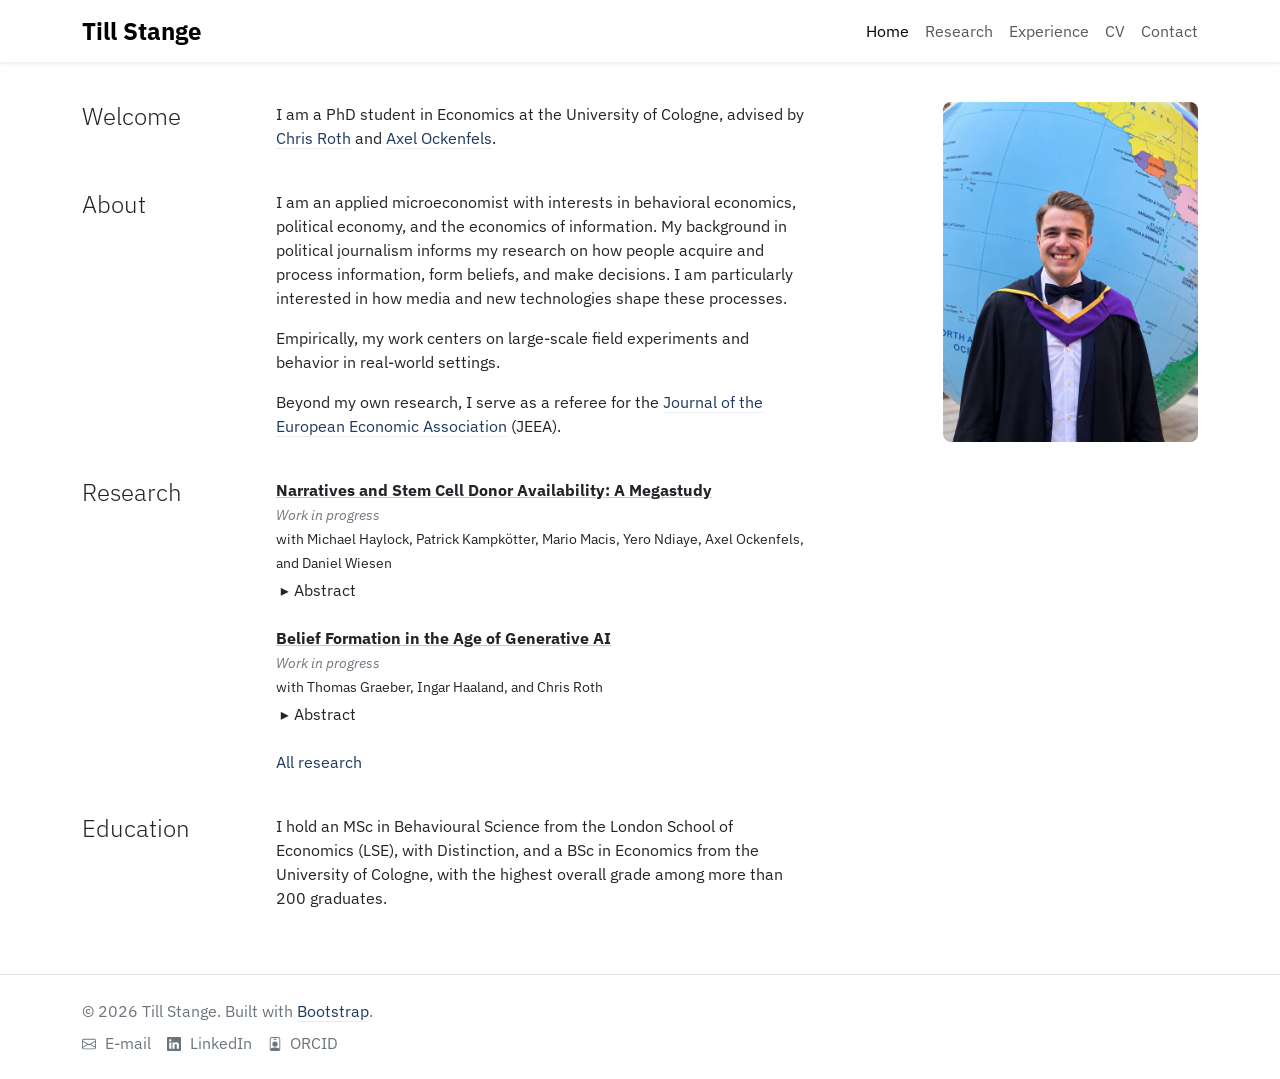
==== index.html @ 8b986323 "Initial release" ====
<!doctype html>
<html lang="en" data-bs-theme="light">
<head>
  <meta charset="utf-8">
  <meta name="viewport" content="width=device-width, initial-scale=1">
  <title>Till Stange | PhD Student in Economics</title>
  <meta name="description" content="Homepage of Till Stange, PhD student in Economics at the University of Cologne. Research, academic experience and contact information.">
  <meta name="author" content="Till Stange">
  <link rel="icon" href="data:,">
  <link rel="stylesheet" href="https://cdn.jsdelivr.net/npm/bootstrap@5.3.8/dist/css/bootstrap.min.css" integrity="sha384-sRIl4kxILFvY47J16cr9ZwB07vP4J8+LH7qKQnuqkuIAvNWLzeN8tE5YBujZqJLB" crossorigin="anonymous">
  <link rel="stylesheet" href="assets/css/style.css">
</head>
<body>
<nav class="backdrop-blur bg-opacity-90 bg-body mb-4 navbar navbar-expand-lg shadow-sm">
  <div class="container">
    <a class="navbar-brand fs-4" href="index.html">Till Stange</a>
    <button class="navbar-toggler" type="button" data-bs-toggle="collapse" data-bs-target="#navbarNav" aria-controls="navbarNav" aria-expanded="false" aria-label="Toggle navigation">
      <span class="navbar-toggler-icon"></span>
    </button>
    <div class="collapse navbar-collapse" id="navbarNav">
      <ul class="navbar-nav ms-auto">
        <li class="nav-item"><a class="nav-link active" aria-current="page" href="index.html">Home</a></li>
        <li class="nav-item"><a class="nav-link" href="research.html">Research</a></li>
        <li class="nav-item"><a class="nav-link" href="experience.html">Experience</a></li>
        <li class="nav-item"><a class="nav-link" href="CV.pdf" target="_blank" rel="noopener">CV</a></li>
        <li class="nav-item"><a class="nav-link pe-0" href="contact.html">Contact</a></li>
      </ul>
    </div>
  </div>
</nav>

<main class="container mb-5">

<section class="gx-5 mb-4 row pt-3">
  <h4 class="col-12 col-lg-2 col-md-3 fw-light mb-3">Welcome</h4>
  <div class="col-12 col-lg-6 col-md-4">
    <p>I am a PhD student in Economics at the University of Cologne, advised by <a class="link-subtle" target="_blank" rel="noopener" href="https://cproth.com/">Chris Roth</a> and <a class="link-subtle" target="_blank" rel="noopener" href="https://www.econ.mpg.de/axel-ockenfels">Axel Ockenfels</a>.</p>
  </div>
  <div class="col-11 col-lg-4 col-md-5 mb-4 text-md-end">
    <div class="h-md-0">
      <img alt="Portrait of Till Stange" class="portrait rounded-3" src="assets/img/portrait.jpg" width="600" height="800">
    </div>
  </div>
</section>

<section class="gx-5 mb-4 row">
  <h4 class="col-12 col-lg-2 col-md-3 fw-light mb-3">About</h4>
  <div class="col-12 col-lg-6 col-md-8">
    <p>I am an applied microeconomist with interests in behavioral economics, political economy, and the economics of information. My background in political journalism informs my research on how people acquire and process information, form beliefs, and make decisions. I am particularly interested in how media and new technologies shape these processes.</p>
    <p>Empirically, my work centers on large-scale field experiments and behavior in real-world settings.</p>
    <p>Beyond my own research, I serve as a referee for the <a class="link-subtle" target="_blank" rel="noopener" href="https://academic.oup.com/jeea">Journal of the European Economic Association</a> (JEEA).</p>
  </div>
</section>

<section class="gx-5 mb-4 row">
  <h4 class="col-12 col-lg-2 col-md-3 fw-light mb-3">Research</h4>
  <div class="col-12 col-lg-6 col-md-8">
    <div class="mb-4">
      <b><a class="link-dark link-underline-opacity-25 link-underline-opacity-100-hover" href="research.html#wip1">Narratives and Stem Cell Donor Availability: A Megastudy</a></b><br>
      <i class="small text-secondary">Work in progress</i><br>
      <span class="small">with Michael Haylock, Patrick Kampkötter, Mario Macis, Yero Ndiaye, Axel Ockenfels, and Daniel Wiesen</span>
      <div class="mt-1"><button class="abstract-toggle" type="button" data-bs-toggle="collapse" data-bs-target="#abs-home-wip1" aria-expanded="false" aria-controls="abs-home-wip1">Abstract</button></div>
      <div class="collapse" id="abs-home-wip1">
        <p class="mt-2">We study how narratives shape consequential prosocial behavior in a large-scale field experiment with registered stem-cell donors (N = 59,368). In collaboration with DKMS, we test whether brief messages affect donor availability when a real patient match occurs. We find that well-intentioned appeals can backfire, underscoring the value of testing communication at scale before deployment.</p>
      </div>
    </div>
    <div class="mb-4">
      <b><a class="link-dark link-underline-opacity-25 link-underline-opacity-100-hover" href="research.html#wip2">Belief Formation in the Age of Generative AI</a></b><br>
      <i class="small text-secondary">Work in progress</i><br>
      <span class="small">with Thomas Graeber, Ingar Haaland, and Chris Roth</span>
      <div class="mt-1"><button class="abstract-toggle" type="button" data-bs-toggle="collapse" data-bs-target="#abs-home-wip2" aria-expanded="false" aria-controls="abs-home-wip2">Abstract</button></div>
      <div class="collapse" id="abs-home-wip2">
        <p class="mt-2">We review how generative AI is reshaping the economics of belief formation. Drawing on emerging evidence, we examine the tension between improved access to information and new sources of distortion, including AI-generated content, human–AI interaction, personalization, and persuasion.</p>
      </div>
    </div>
    <p>
      <a class="link-primary link-offset-1 link-underline-opacity-0 link-underline-opacity-100-hover link-underline-primary" href="research.html">All research</a>
    </p>
  </div>
</section>

<section class="gx-5 mb-4 row">
  <h4 class="col-12 col-lg-2 col-md-3 fw-light mb-3">Education</h4>
  <div class="col-12 col-lg-6 col-md-8">
    <p>I hold an MSc in Behavioural Science from the London School of Economics (LSE), with Distinction, and a BSc in Economics from the University of Cologne, with the highest overall grade among more than 200 graduates.</p>
  </div>
</section>

</main>

<footer class="border-top py-4 mt-5">
  <div class="container">
    <p class="text-secondary mb-2">&copy; 2026 Till Stange. Built with <a class="link-subtle" target="_blank" rel="noopener" href="https://getbootstrap.com/">Bootstrap</a>.</p>
    <div class="d-flex flex-wrap gap-3">
      <a class="social-link text-decoration-none text-secondary" target="_blank" rel="noopener" href="mailto:till.stange@wiso.uni-koeln.de"><svg class="bi" xmlns="http://www.w3.org/2000/svg" width="14" height="14" fill="currentColor" viewBox="0 0 16 16" aria-hidden="true"><path d="M0 4a2 2 0 0 1 2-2h12a2 2 0 0 1 2 2v8a2 2 0 0 1-2 2H2a2 2 0 0 1-2-2zm2-1a1 1 0 0 0-1 1v.217l7 4.2 7-4.2V4a1 1 0 0 0-1-1zm13 2.383-4.708 2.825L15 11.105zm-.034 6.876-5.64-3.471L8 9.583l-1.326-.795-5.64 3.47A1 1 0 0 0 2 13h12a1 1 0 0 0 .966-.741M1 11.105l4.708-2.897L1 5.383z"/></svg> E-mail</a>
      <a class="social-link text-decoration-none text-secondary" target="_blank" rel="noopener" href="https://www.linkedin.com/in/till-stange-83a282251"><svg class="bi" xmlns="http://www.w3.org/2000/svg" width="14" height="14" fill="currentColor" viewBox="0 0 16 16" aria-hidden="true"><path d="M0 1.146C0 .513.526 0 1.175 0h13.65C15.474 0 16 .513 16 1.146v13.708c0 .633-.526 1.146-1.175 1.146H1.175C.526 16 0 15.487 0 14.854zm4.943 12.248V6.169H2.542v7.225zm-1.2-8.212c.837 0 1.358-.554 1.358-1.248-.015-.709-.52-1.248-1.342-1.248S2.4 3.226 2.4 3.934c0 .694.521 1.248 1.327 1.248zm4.908 8.212V9.359c0-.216.016-.432.08-.586.173-.431.568-.878 1.232-.878.869 0 1.216.662 1.216 1.634v3.865h2.401V9.25c0-2.22-1.184-3.252-2.764-3.252-1.274 0-1.845.7-2.165 1.193v.025h-.016l.016-.025V6.169h-2.4c.03.678 0 7.225 0 7.225z"/></svg> LinkedIn</a>
      <a class="social-link text-decoration-none text-secondary" target="_blank" rel="noopener" href="https://orcid.org/0009-0003-2693-8566"><svg class="bi" xmlns="http://www.w3.org/2000/svg" width="14" height="14" fill="currentColor" viewBox="0 0 16 16" aria-hidden="true"><path d="M6.5 2a.5.5 0 0 0 0 1h3a.5.5 0 0 0 0-1zM11 8a3 3 0 1 1-6 0 3 3 0 0 1 6 0"/><path d="M4.5 0A2.5 2.5 0 0 0 2 2.5V14a2 2 0 0 0 2 2h8a2 2 0 0 0 2-2V2.5A2.5 2.5 0 0 0 11.5 0zM3 2.5A1.5 1.5 0 0 1 4.5 1h7A1.5 1.5 0 0 1 13 2.5v10.795a4.2 4.2 0 0 0-.776-.492C11.392 12.387 10.063 12 8 12s-3.392.387-4.224.803a4.2 4.2 0 0 0-.776.492z"/></svg> ORCID</a>
    </div>
  </div>
</footer>

<script src="https://cdn.jsdelivr.net/npm/bootstrap@5.3.8/dist/js/bootstrap.bundle.min.js" integrity="sha384-FKyoEForCGlyvwx9Hj09JcYn3nv7wiPVlz7YYwJrWVcXK/BmnVDxM+D2scQbITxI" crossorigin="anonymous"></script>
</body>
</html>
---- assets/css/style.css ----
/* ==========================================================================
   Eigene Styles – ergänzt Bootstrap 5.3 (per CDN geladen).
   Bootstrap liefert Raster, Navbar, Karten, Tabellen; hier stehen nur
   Schrift, Akzentfarbe und ein paar kleine Ergänzungen.
   ========================================================================== */

/* ---------- Schrift: IBM Plex Sans (selbst gehostet, Lizenz: SIL OFL) ---------- */
@font-face { font-family: "IBM Plex Sans"; font-style: normal; font-weight: 300; font-display: swap;
  src: url("../fonts/ibm-plex-sans-latin-300-normal.woff2") format("woff2"); }
@font-face { font-family: "IBM Plex Sans"; font-style: normal; font-weight: 400; font-display: swap;
  src: url("../fonts/ibm-plex-sans-latin-400-normal.woff2") format("woff2"); }
@font-face { font-family: "IBM Plex Sans"; font-style: italic; font-weight: 400; font-display: swap;
  src: url("../fonts/ibm-plex-sans-latin-400-italic.woff2") format("woff2"); }
@font-face { font-family: "IBM Plex Sans"; font-style: normal; font-weight: 600; font-display: swap;
  src: url("../fonts/ibm-plex-sans-latin-600-normal.woff2") format("woff2"); }
@font-face { font-family: "IBM Plex Sans"; font-style: normal; font-weight: 700; font-display: swap;
  src: url("../fonts/ibm-plex-sans-latin-700-normal.woff2") format("woff2"); }

:root {
  --bs-font-sans-serif: "IBM Plex Sans", system-ui, -apple-system, "Segoe UI", Roboto, "Helvetica Neue", Arial, sans-serif;
  --bs-body-font-family: var(--bs-font-sans-serif);

  /* ------------------------------------------------------------------
     AKZENTFARBE: hier ändern (aktuell: dunkles Blau #1f3a5f).
     Beide Zeilen müssen zusammenpassen: Hex-Wert und dieselbe Farbe als R, G, B.
     Zusätzlich unten bei ".btn-outline-primary" die Farben anpassen.
     ------------------------------------------------------------------ */
  --bs-primary: #1f3a5f;
  --bs-primary-rgb: 31, 58, 95;
  --bs-link-color: #1f3a5f;
  --bs-link-color-rgb: 31, 58, 95;
  --bs-link-hover-color: #142842;
  --bs-link-hover-color-rgb: 20, 40, 66;
}

.btn-outline-primary {
  --bs-btn-color: #1f3a5f;
  --bs-btn-border-color: #1f3a5f;
  --bs-btn-hover-bg: #1f3a5f;
  --bs-btn-hover-border-color: #1f3a5f;
  --bs-btn-active-bg: #142842;
  --bs-btn-active-border-color: #142842;
  --bs-btn-focus-shadow-rgb: 31, 58, 95;
}

html { scroll-padding-top: 5rem; }   /* Anker-Sprünge nicht unter der fixierten Navbar */

/* Schmale Bildschirme: Zeilen mit großem Gutter (gx-5) ragen sonst über den Container hinaus -> horizontales Scrollen */
@media (max-width: 575.98px) {
  .row.gx-5 { --bs-gutter-x: 1.5rem; }
}

/* ---------- Navigation ---------- */
.navbar {
  position: sticky;
  top: 0;
  z-index: 1030;
}
.navbar-brand { font-size: 1.4rem; font-weight: 700; }
.backdrop-blur { backdrop-filter: blur(2px); }
.bg-opacity-90 { --bs-bg-opacity: 0.9; }

/* ---------- Links im Fließtext ---------- */
/* dezente Unterstreichung, bei Hover kräftig */
.link-subtle,
.link-plain {
  text-underline-offset: .25em;
  text-decoration-color: rgba(var(--bs-link-color-rgb), .1);
}
.link-plain { text-decoration-color: rgba(var(--bs-link-color-rgb), 0); }
.link-subtle:hover,
.link-plain:hover { text-decoration-color: rgba(var(--bs-link-color-rgb), 1); }

/* kleine Icons (Bootstrap Icons, inline als SVG) */
.bi { vertical-align: -.125em; }

/* ---------- Home: Porträt ---------- */
.portrait { width: 75%; max-width: 292px; height: auto; }
/* Ab "md" nimmt das Foto keine Höhe ein, damit Profile/Education daneben hochrücken */
.h-md-0 { height: auto; }
@media (min-width: 768px) {
  .h-md-0 { height: 0; }
}

/* ---------- Kacheln (Home) ---------- */
.card-hover { transition: transform .3s ease, box-shadow .3s ease; }
.card-hover:hover {
  transform: translateY(-2px);
  box-shadow: 0 4px 12px rgba(0, 0, 0, .12) !important;
}

/* ---------- Abstract zum Aufklappen (Bootstrap collapse, Optik wie <details>) ---------- */
.abstract-toggle {
  padding: 0;
  border: 0;
  background: none;
  color: inherit;
  font: inherit;
  cursor: pointer;
}
.abstract-toggle::before {
  content: "\25B8";           /* ▸ */
  display: inline-block;
  width: 1.1em;
}
.abstract-toggle[aria-expanded="true"]::before { content: "\25BE"; }   /* ▾ */
.abstract-toggle:focus-visible { outline: 2px solid var(--bs-primary); outline-offset: 2px; }

/* ---------- Footer ---------- */
.social-link .bi { margin-right: .3rem; vertical-align: -.15em; }
.social-link:hover { color: var(--bs-primary) !important; }


/* ---------- Experience: Jahr links in der Liste ---------- */
.conf-year { min-width: 3em; }
.range-year { min-width: 6em; }
@media (max-width: 575.98px) { .range-year { min-width: 5.5em; } }
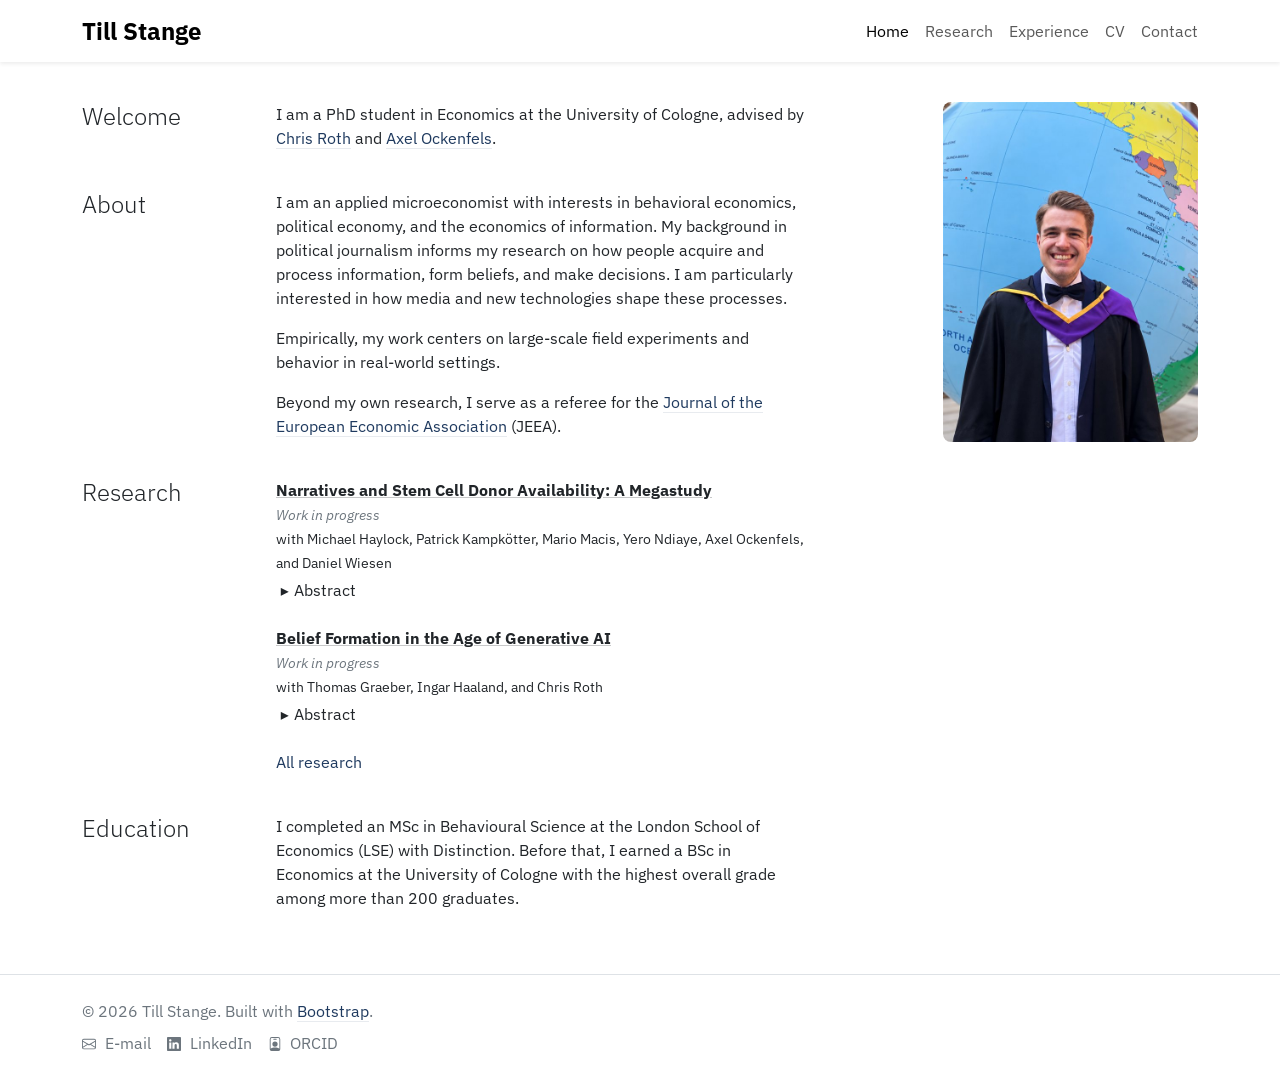
==== commit fba794b9: "Home: simplify Education wording Co-Authored-By: Claude Sonnet 5.5 <noreply@anthropic.com>" ====
--- a/index.html
+++ b/index.html
@@ -82,7 +82,7 @@
 <section class="gx-5 mb-4 row">
   <h4 class="col-12 col-lg-2 col-md-3 fw-light mb-3">Education</h4>
   <div class="col-12 col-lg-6 col-md-8">
-    <p>I hold an MSc in Behavioural Science from the London School of Economics (LSE), with Distinction, and a BSc in Economics from the University of Cologne, with the highest overall grade among more than 200 graduates.</p>
+    <p>I completed an MSc in Behavioural Science at the London School of Economics (LSE) with Distinction. Before that, I earned a BSc in Economics at the University of Cologne with the highest overall grade among more than 200 graduates.</p>
   </div>
 </section>
 
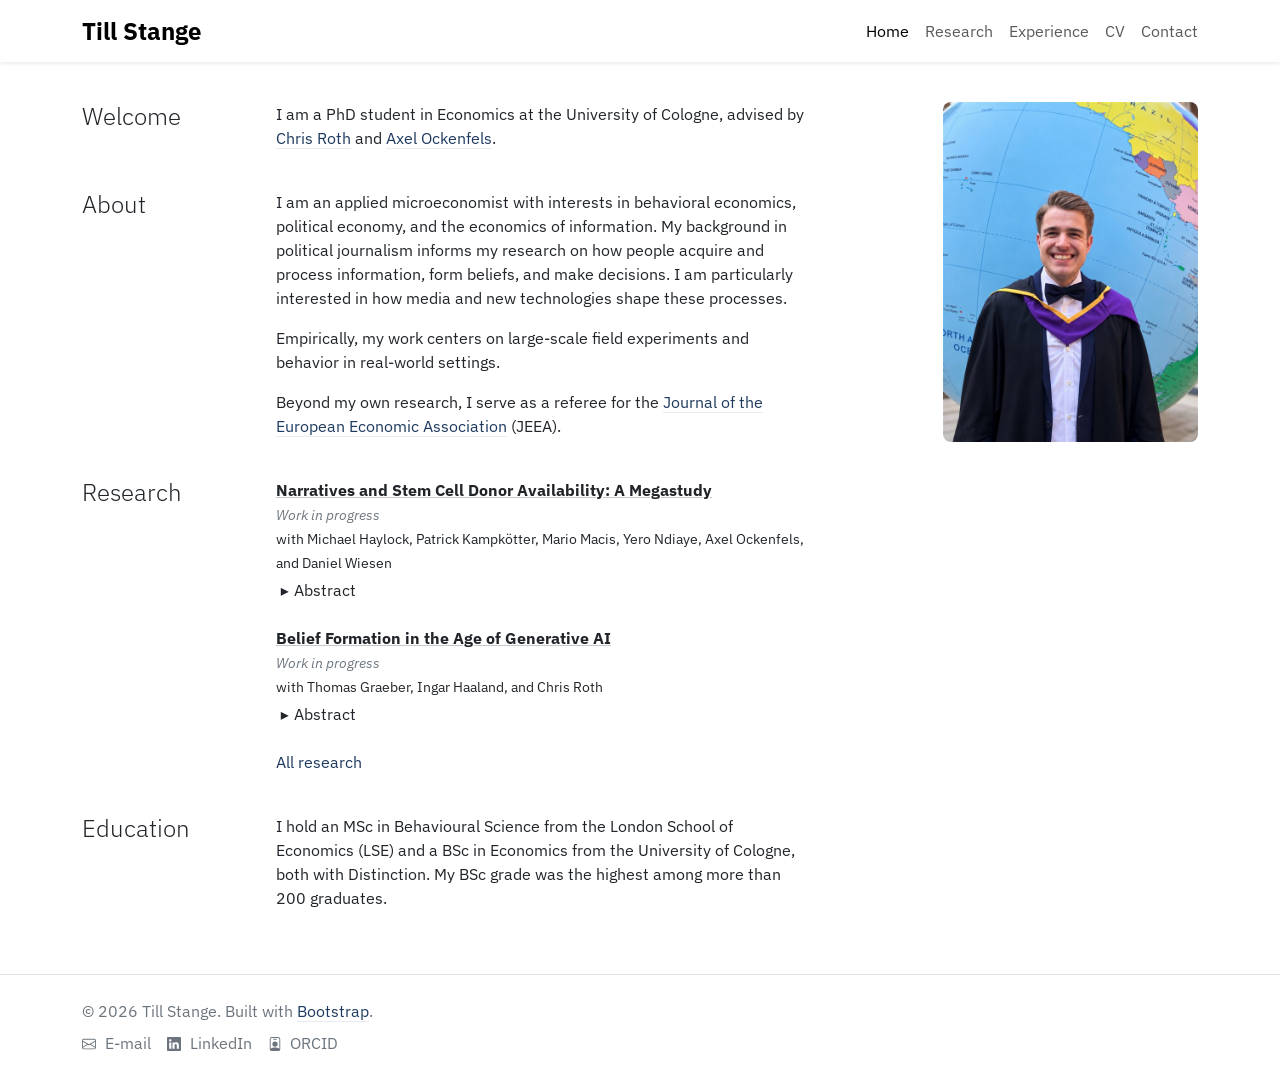
==== commit 415f75bd: "Home: Education wording Co-Authored-By: Claude Sonnet 5.5 <noreply@anthropic.com>" ====
--- a/index.html
+++ b/index.html
@@ -82,7 +82,7 @@
 <section class="gx-5 mb-4 row">
   <h4 class="col-12 col-lg-2 col-md-3 fw-light mb-3">Education</h4>
   <div class="col-12 col-lg-6 col-md-8">
-    <p>I completed an MSc in Behavioural Science at the London School of Economics (LSE) with Distinction. Before that, I earned a BSc in Economics at the University of Cologne with the highest overall grade among more than 200 graduates.</p>
+    <p>I hold an MSc in Behavioural Science from the London School of Economics (LSE) and a BSc in Economics from the University of Cologne, both with Distinction. My BSc grade was the highest among more than 200 graduates.</p>
   </div>
 </section>
 
